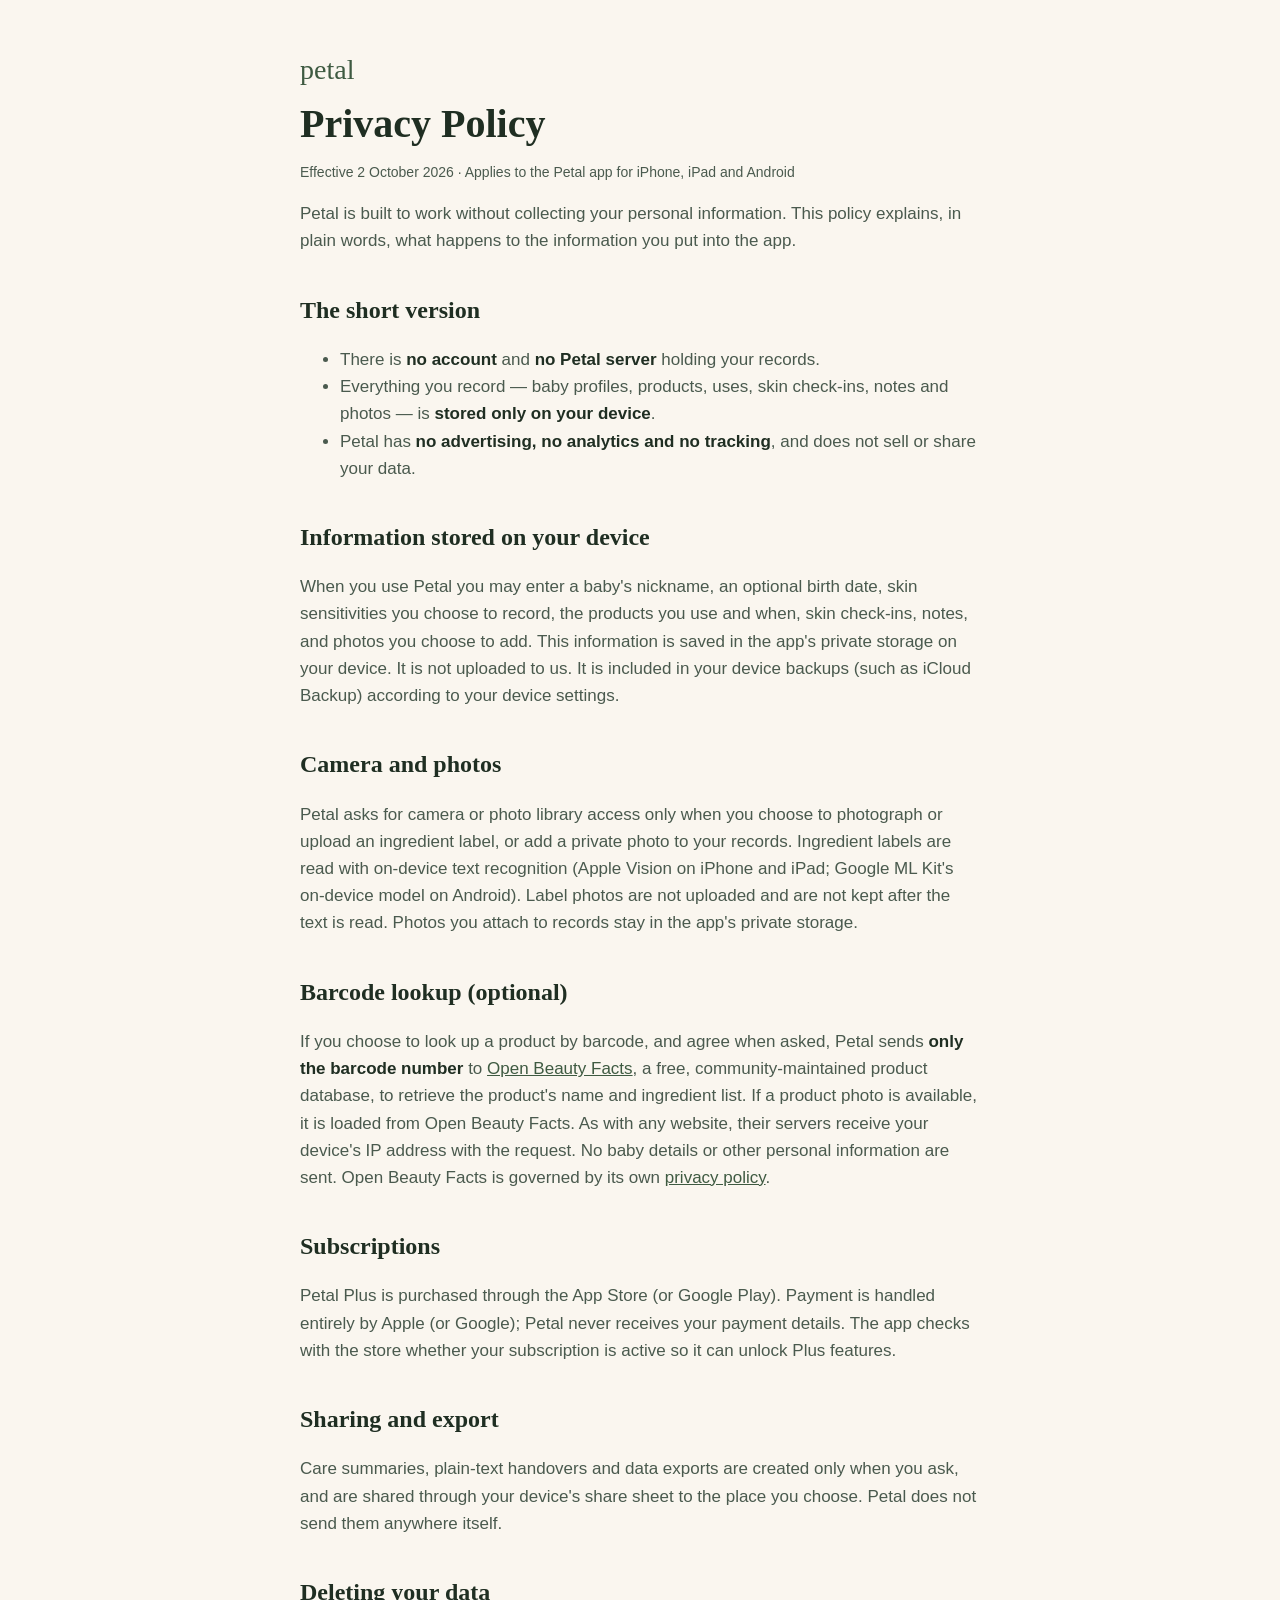
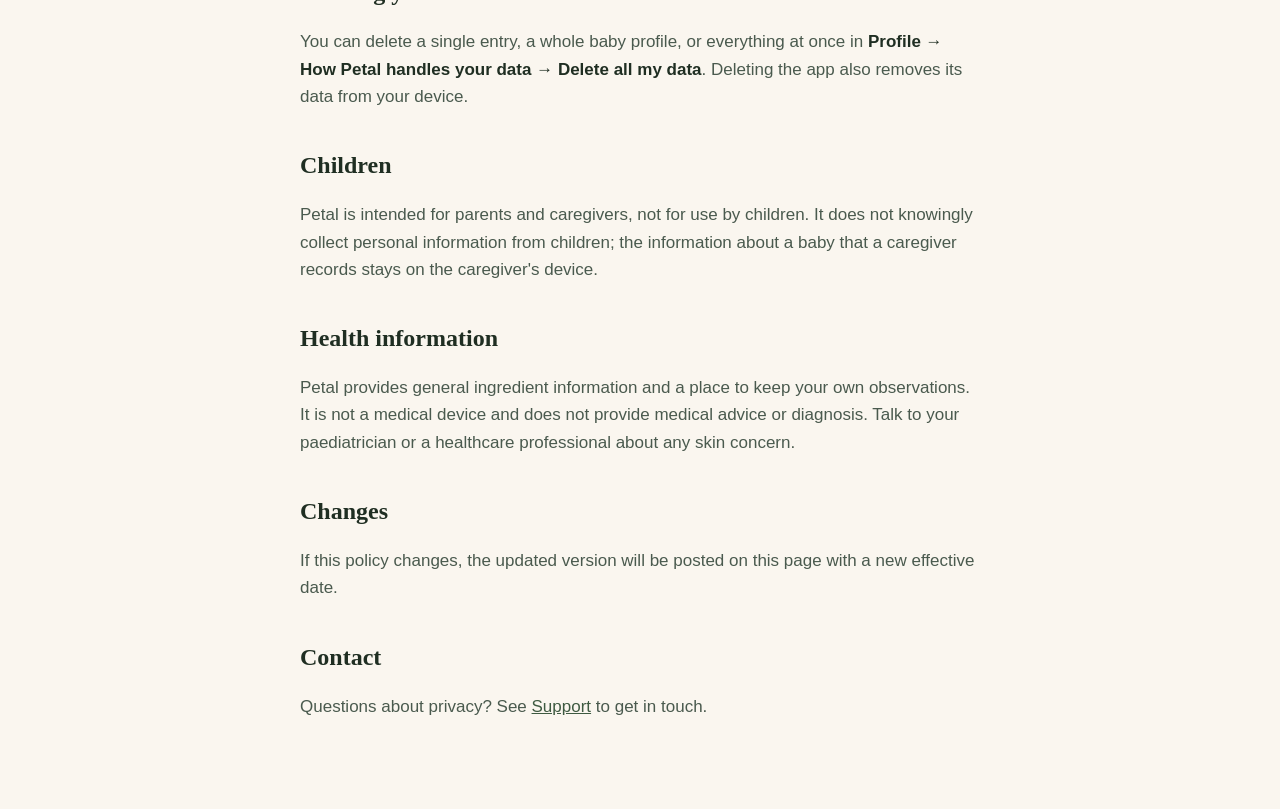
==== privacy.html @ 7ab9a488 "Petal website: privacy policy and support pages Co-Authored-By: Claude Opus 5.5 <noreply@anthropic.c" ====
<!doctype html><html lang="en"><head><meta charset="utf-8"><meta name="viewport" content="width=device-width,initial-scale=1">
<title>Petal — Privacy Policy</title><link rel="stylesheet" href="style.css"></head><body><main>
<a class="brand" href="./">petal</a>
<h1>Privacy Policy</h1>
<p class="meta">Effective 2 October 2026 · Applies to the Petal app for iPhone, iPad and Android</p>

<p>Petal is built to work without collecting your personal information. This policy explains, in plain words, what happens to the information you put into the app.</p>

<h2>The short version</h2>
<ul>
<li>There is <strong>no account</strong> and <strong>no Petal server</strong> holding your records.</li>
<li>Everything you record — baby profiles, products, uses, skin check-ins, notes and photos — is <strong>stored only on your device</strong>.</li>
<li>Petal has <strong>no advertising, no analytics and no tracking</strong>, and does not sell or share your data.</li>
</ul>

<h2>Information stored on your device</h2>
<p>When you use Petal you may enter a baby's nickname, an optional birth date, skin sensitivities you choose to record, the products you use and when, skin check-ins, notes, and photos you choose to add. This information is saved in the app's private storage on your device. It is not uploaded to us. It is included in your device backups (such as iCloud Backup) according to your device settings.</p>

<h2>Camera and photos</h2>
<p>Petal asks for camera or photo library access only when you choose to photograph or upload an ingredient label, or add a private photo to your records. Ingredient labels are read with on-device text recognition (Apple Vision on iPhone and iPad; Google ML Kit's on-device model on Android). Label photos are not uploaded and are not kept after the text is read. Photos you attach to records stay in the app's private storage.</p>

<h2>Barcode lookup (optional)</h2>
<p>If you choose to look up a product by barcode, and agree when asked, Petal sends <strong>only the barcode number</strong> to <a href="https://world.openbeautyfacts.org">Open Beauty Facts</a>, a free, community-maintained product database, to retrieve the product's name and ingredient list. If a product photo is available, it is loaded from Open Beauty Facts. As with any website, their servers receive your device's IP address with the request. No baby details or other personal information are sent. Open Beauty Facts is governed by its own <a href="https://world.openbeautyfacts.org/privacy">privacy policy</a>.</p>

<h2>Subscriptions</h2>
<p>Petal Plus is purchased through the App Store (or Google Play). Payment is handled entirely by Apple (or Google); Petal never receives your payment details. The app checks with the store whether your subscription is active so it can unlock Plus features.</p>

<h2>Sharing and export</h2>
<p>Care summaries, plain-text handovers and data exports are created only when you ask, and are shared through your device's share sheet to the place you choose. Petal does not send them anywhere itself.</p>

<h2>Deleting your data</h2>
<p>You can delete a single entry, a whole baby profile, or everything at once in <strong>Profile → How Petal handles your data → Delete all my data</strong>. Deleting the app also removes its data from your device.</p>

<h2>Children</h2>
<p>Petal is intended for parents and caregivers, not for use by children. It does not knowingly collect personal information from children; the information about a baby that a caregiver records stays on the caregiver's device.</p>

<h2>Health information</h2>
<p>Petal provides general ingredient information and a place to keep your own observations. It is not a medical device and does not provide medical advice or diagnosis. Talk to your paediatrician or a healthcare professional about any skin concern.</p>

<h2>Changes</h2>
<p>If this policy changes, the updated version will be posted on this page with a new effective date.</p>

<h2>Contact</h2>
<p>Questions about privacy? See <a href="support.html">Support</a> to get in touch.</p>
</main></body></html>
---- style.css ----
:root{--bg:#FAF6EF;--ink:#1F2E22;--soft:#4A5A4E;--green:#3E5A41;--line:#E4DCCD;--card:#FFFDF8}
@media (prefers-color-scheme:dark){:root{--bg:#161B17;--ink:#EDE8DE;--soft:#B5BDB4;--green:#9DBF97;--line:#2C342D;--card:#1D241E}}
*{box-sizing:border-box}
body{margin:0;background:var(--bg);color:var(--ink);font:17px/1.6 -apple-system,BlinkMacSystemFont,"Segoe UI",Roboto,sans-serif}
main{max-width:720px;margin:0 auto;padding:48px 20px 72px}
h1{font-family:"Iowan Old Style",Georgia,serif;font-weight:600;font-size:40px;line-height:1.15;margin:8px 0 4px}
h2{font-family:"Iowan Old Style",Georgia,serif;font-weight:600;font-size:24px;margin:36px 0 8px}
p,li{color:var(--soft)} strong{color:var(--ink)}
a{color:var(--green)}
.brand{font-family:"Iowan Old Style",Georgia,serif;font-size:28px;color:var(--green);text-decoration:none}
.meta{font-size:14px;color:var(--soft)}
.card{background:var(--card);border:1px solid var(--line);border-radius:16px;padding:18px 20px;margin:16px 0}
nav a{margin-right:16px;font-size:15px}
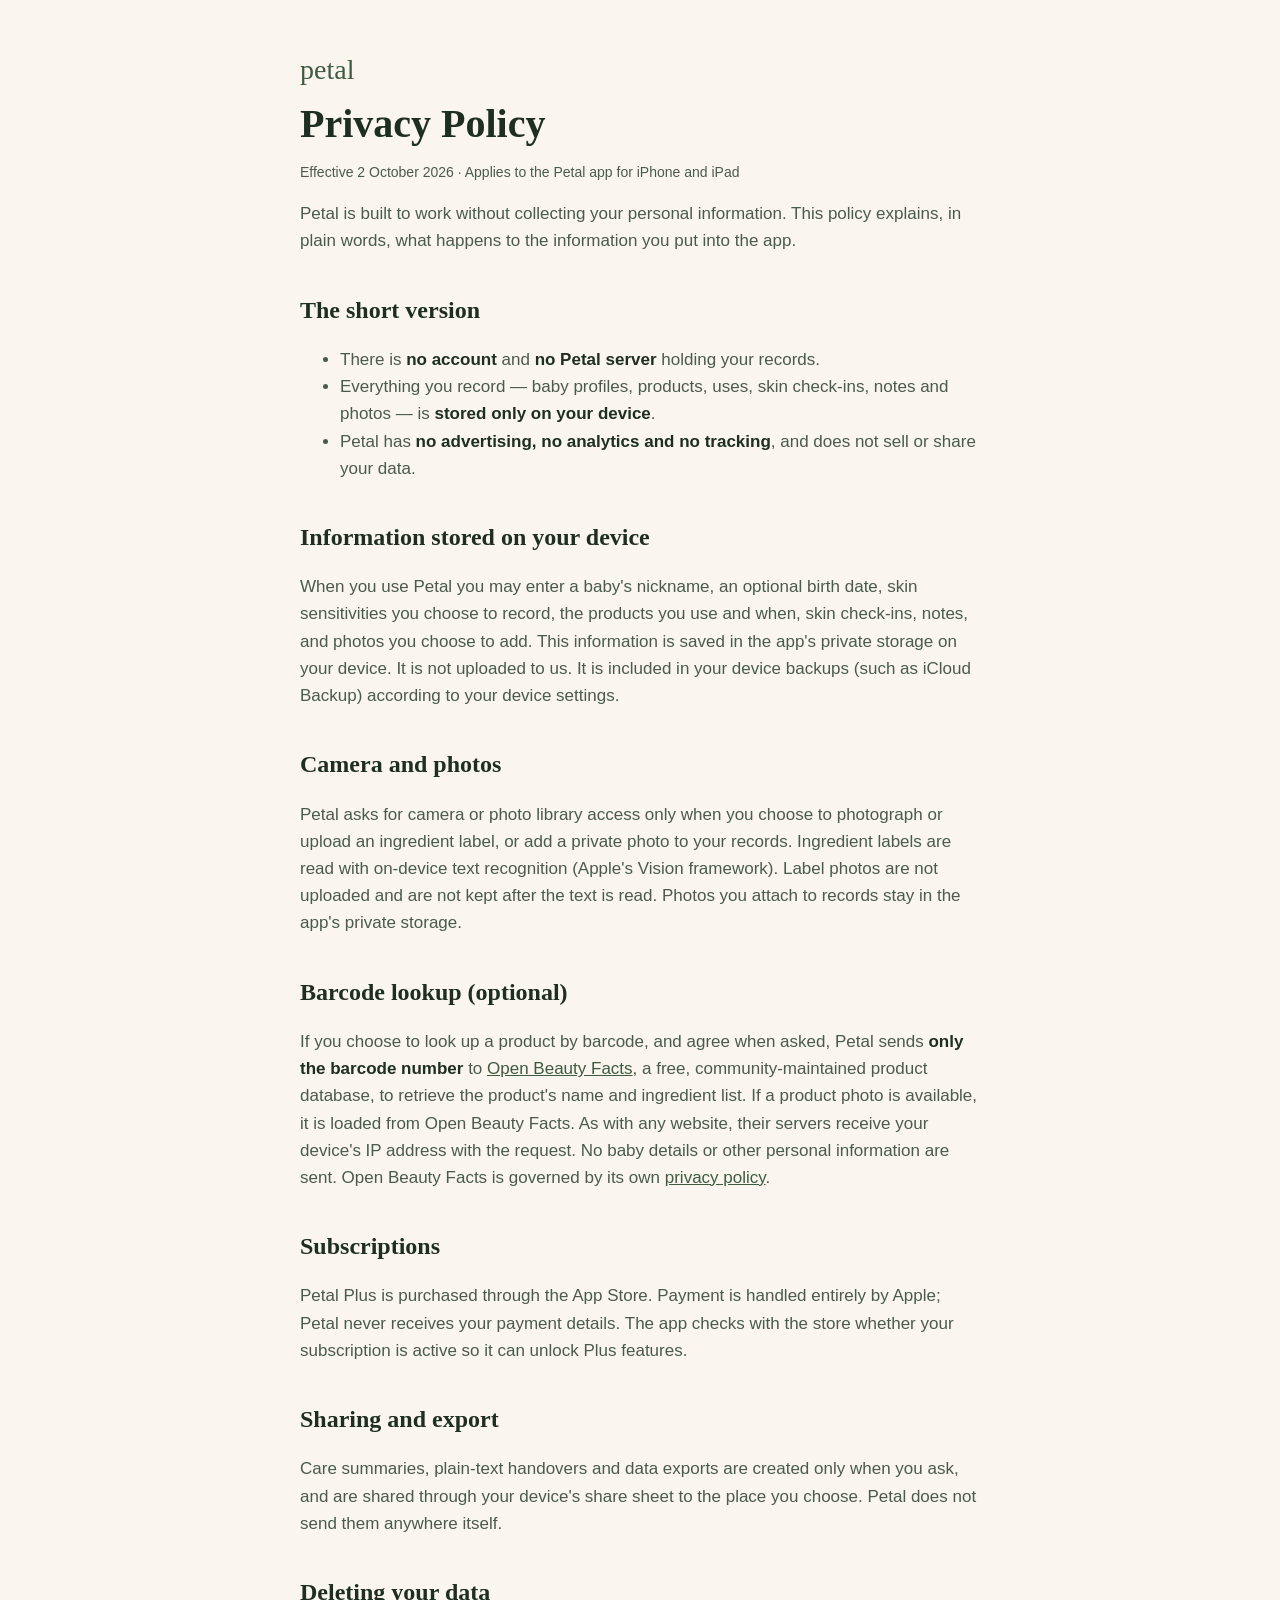
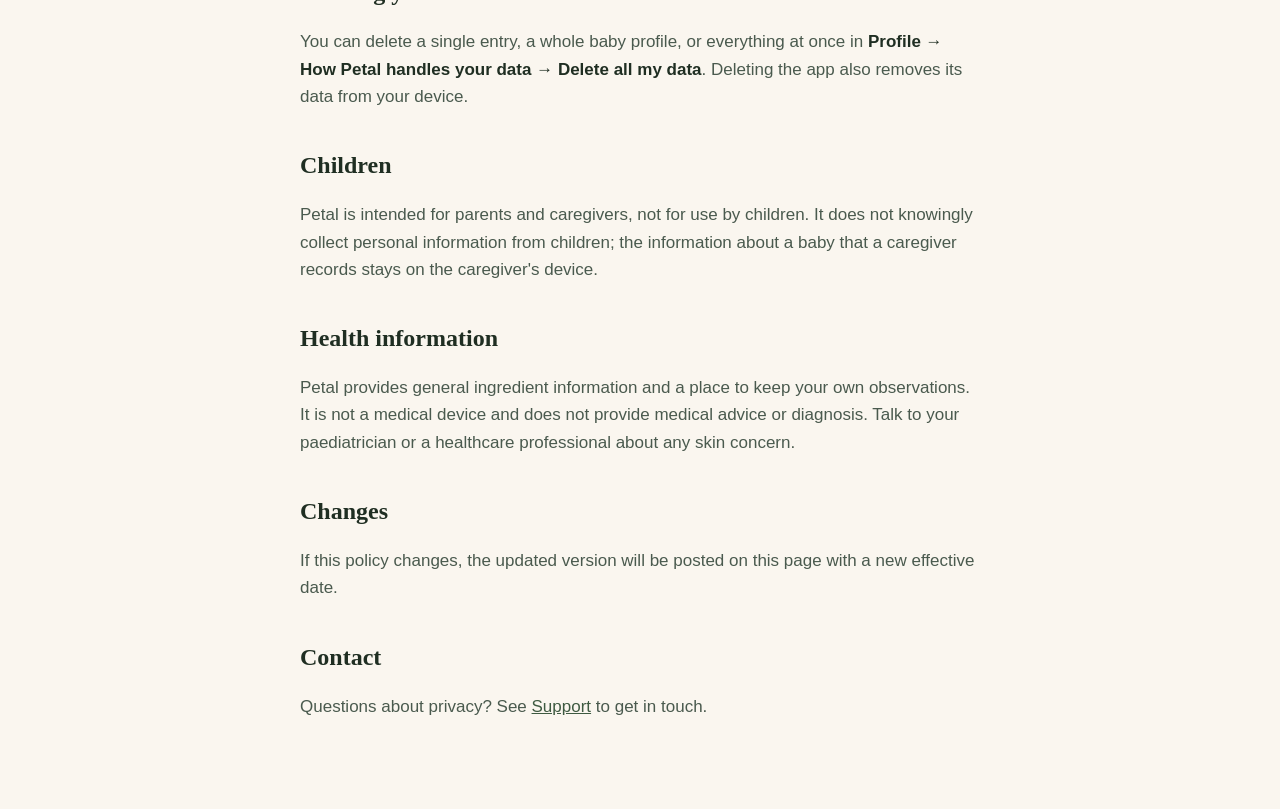
==== commit 1462b657: "Privacy policy: iOS-only wording Co-Authored-By: Claude Opus 5.5 <noreply@anthropic.com>" ====
--- a/privacy.html
+++ b/privacy.html
@@ -2,7 +2,7 @@
 <title>Petal — Privacy Policy</title><link rel="stylesheet" href="style.css"></head><body><main>
 <a class="brand" href="./">petal</a>
 <h1>Privacy Policy</h1>
-<p class="meta">Effective 2 October 2026 · Applies to the Petal app for iPhone, iPad and Android</p>
+<p class="meta">Effective 2 October 2026 · Applies to the Petal app for iPhone and iPad</p>
 
 <p>Petal is built to work without collecting your personal information. This policy explains, in plain words, what happens to the information you put into the app.</p>
 
@@ -17,13 +17,13 @@
 <p>When you use Petal you may enter a baby's nickname, an optional birth date, skin sensitivities you choose to record, the products you use and when, skin check-ins, notes, and photos you choose to add. This information is saved in the app's private storage on your device. It is not uploaded to us. It is included in your device backups (such as iCloud Backup) according to your device settings.</p>
 
 <h2>Camera and photos</h2>
-<p>Petal asks for camera or photo library access only when you choose to photograph or upload an ingredient label, or add a private photo to your records. Ingredient labels are read with on-device text recognition (Apple Vision on iPhone and iPad; Google ML Kit's on-device model on Android). Label photos are not uploaded and are not kept after the text is read. Photos you attach to records stay in the app's private storage.</p>
+<p>Petal asks for camera or photo library access only when you choose to photograph or upload an ingredient label, or add a private photo to your records. Ingredient labels are read with on-device text recognition (Apple's Vision framework). Label photos are not uploaded and are not kept after the text is read. Photos you attach to records stay in the app's private storage.</p>
 
 <h2>Barcode lookup (optional)</h2>
 <p>If you choose to look up a product by barcode, and agree when asked, Petal sends <strong>only the barcode number</strong> to <a href="https://world.openbeautyfacts.org">Open Beauty Facts</a>, a free, community-maintained product database, to retrieve the product's name and ingredient list. If a product photo is available, it is loaded from Open Beauty Facts. As with any website, their servers receive your device's IP address with the request. No baby details or other personal information are sent. Open Beauty Facts is governed by its own <a href="https://world.openbeautyfacts.org/privacy">privacy policy</a>.</p>
 
 <h2>Subscriptions</h2>
-<p>Petal Plus is purchased through the App Store (or Google Play). Payment is handled entirely by Apple (or Google); Petal never receives your payment details. The app checks with the store whether your subscription is active so it can unlock Plus features.</p>
+<p>Petal Plus is purchased through the App Store. Payment is handled entirely by Apple; Petal never receives your payment details. The app checks with the store whether your subscription is active so it can unlock Plus features.</p>
 
 <h2>Sharing and export</h2>
 <p>Care summaries, plain-text handovers and data exports are created only when you ask, and are shared through your device's share sheet to the place you choose. Petal does not send them anywhere itself.</p>
